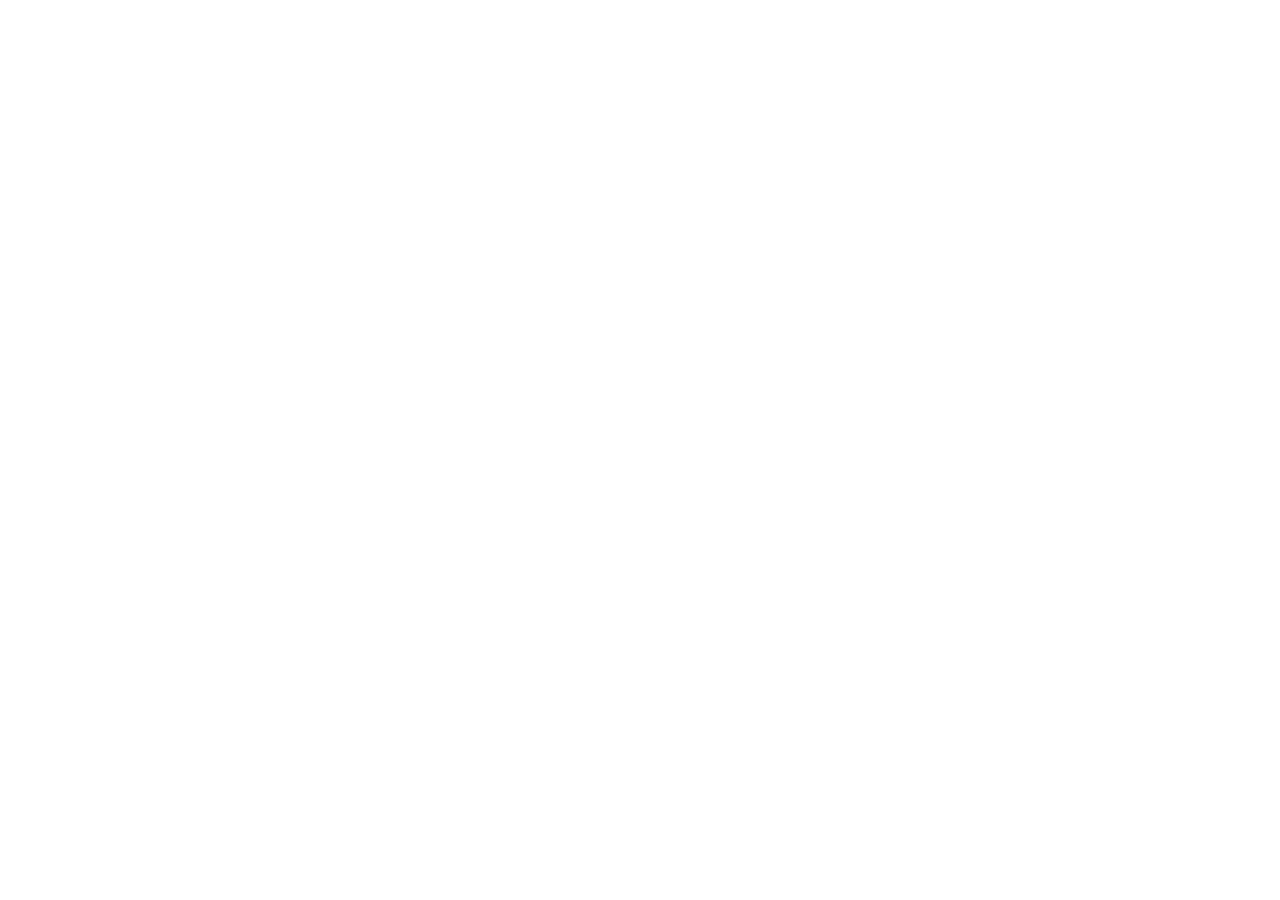
==== index.html @ 55a860c0 "Add files via upload" ====
<!DOCTYPE html>
<html lang ="ko">
<head>
    <meta charset="UTF-8">
    <meta name="viewport" content="width=device-width, initial-scale=1.0">
    <title>1차시 실습</title>
    <link rel="stylesheet" herf="./style.css"
</head>
<body>
    
</body>
</html>
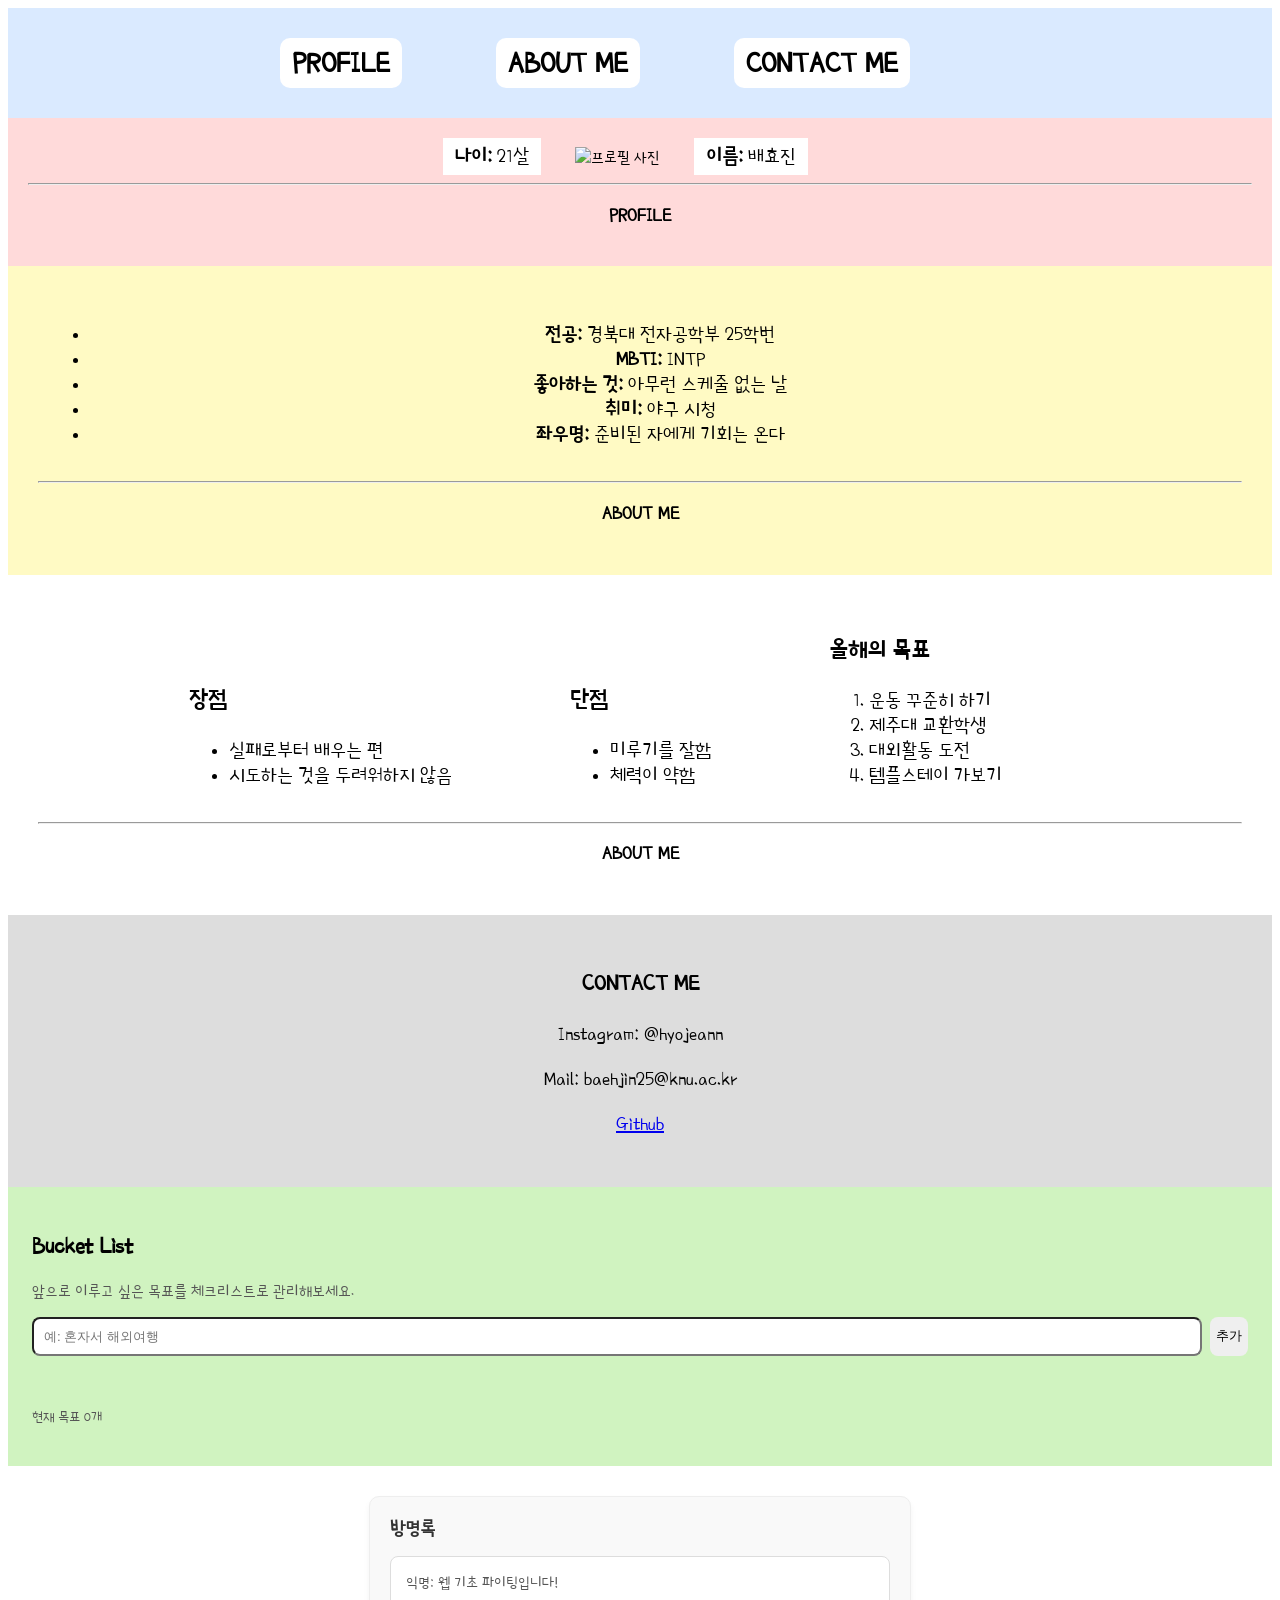
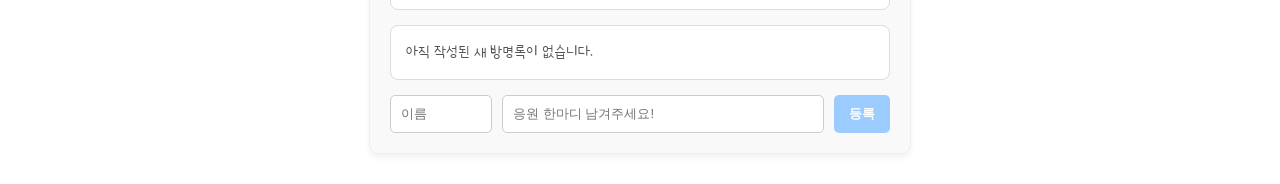
==== commit eac5d0b0: "Rename aboutme.html to index.html" ====
--- a/index.html
+++ b/index.html
@@ -1,12 +1,122 @@
 <!DOCTYPE html>
-<html lang ="ko">
+<html lang="ko">
 <head>
     <meta charset="UTF-8">
     <meta name="viewport" content="width=device-width, initial-scale=1.0">
-    <title>1차시 실습</title>
-    <link rel="stylesheet" herf="./style.css"
+    <title>자기소개 페이지</title>
+    <link rel="stylesheet" href="styless2.css">
 </head>
 <body>
+
+    <div class="tags">
+                <span class="tag"><strong>PROFILE</strong></span>
+                <span class="tag"><strong>ABOUT ME</strong></span>
+                <span class="tag"><strong>CONTACT ME</strong></span>
+    </div>
     
+    <div class="profile">
+        <span class="name"><strong>나이:</strong> 21살</span>
+        
+        <span class="photo">
+            <img src="https://search.pstatic.net/common/?src=http%3A%2F%2Fblogfiles.naver.net%2FMjAyNDA1MTNfMTc5%2FMDAxNzE1NTI4OTgwMjAz.BTqKFOztPedcBVnJ0Gac8rFU5vp9Pv67Tr3mL99N-4Mg.wjSk7XpOqscpN9lO1P_ploOYXs3FrunekgXNmONTUF8g.JPEG%2FIMG_4517.JPG&type=sc960_832" alt="프로필 사진" width="250" height="250">
+        </span>
+        
+        <span class="name"><strong>이름:</strong> 배효진</span>
+        <hr>
+        <div class="low1"><h3>PROFILE</h3></div>
+    </div>
+
+
+    <div class="about-me-yellow">
+        <div class="info">
+            <ul>
+                <li><strong>전공:</strong> 경북대 전자공학부 25학번</li>
+                <li><strong>MBTI:</strong> INTP</li>
+                <li><strong>좋아하는 것:</strong> 아무런 스케줄 없는 날</li>
+                <li><strong>취미:</strong> 야구 시청</li>
+                <li><strong>좌우명:</strong> 준비된 자에게 기회는 온다</li>
+            </ul>
+        </div>
+        
+        <hr>
+        <h3>ABOUT ME</h3>
+    </div>
+
+
+    <div class="about-me-white">
+        
+        <div class="box">
+            <h3>장점</h3>
+            <ul>
+                <li>실패로부터 배우는 편</li>
+                <li>시도하는 것을 두려워하지 않음</li>
+            </ul>
+        </div>
+        
+        
+        <div class="box">
+            <h3>단점</h3>
+            <ul>
+                <li>미루기를 잘함</li>
+                <li>체력이 약함</li>
+            </ul>
+        </div>
+        
+        <div class="box">
+            <h3>올해의 목표</h3>
+            <ol>
+                <li>운동 꾸준히 하기</li>
+                <li>제주대 교환학생</li>
+                <li>대외활동 도전</li>
+                <li>템플스테이 가보기</li>
+            </ol>
+        </div>
+        <hr>
+        <h3>ABOUT ME</h3>
+    </div>
+
+
+    <div class="contact-zone">
+        <h3>CONTACT ME</h3>
+        <p>Instagram: @hyojeann</p>
+        <p>Mail: baehjin25@knu.ac.kr</p>
+        <p><a href="https://github.com/sy11281008-sys/haedal">Github</a></p>
+    </div>
+
+    <section class="goal-section">
+        <h2>Bucket List</h2>
+        <p class="goal-description">
+        앞으로 이루고 싶은 목표를 체크리스트로 관리해보세요.
+        </p>
+
+        <div class="goal-input-box">
+            <input
+                id="goalInput"
+                type="text"
+                placeholder="예: 혼자서 해외여행"
+            >
+            <button id="addGoalBtn">추가</button>
+        </div>
+
+        <p id="errorMessage"></p>
+        <p id="goalCount">현재 목표 0개</p>
+        <ul id="goalList"></ul>
+    </section>
+
+    <div class="guestbook-section">
+        <h3>방명록</h3>
+        
+        <p id="server-msg">데이터를 불러오는 중입니다...</p>
+
+        <p id="my-msg">아직 작성된 새 방명록이 없습니다.</p>
+
+        <div class="write-area">
+            <input type="text" id="guest-name" placeholder="이름">
+            <input type="text" id="guest-msg" placeholder="응원 한마디 남겨주세요!">
+            <button id="submit-btn">등록</button>
+        </div>
+    </div>
+
+    <script src="./script.js"></script>
 </body>
-</html>+</html>
--- a/styless2.css
+++ b/styless2.css
@@ -0,0 +1,255 @@
+@import url('https://fonts.googleapis.com/css2?family=Noto+Sans:ital,wght@0,100..900;1,100..900&family=Poor+Story&display=swap');
+
+body {
+    background-color: #ffffff;
+    font-family: 'Poor Story', sans-serif;
+}
+
+.tags {
+    background-color: #daeaff; /* 배경색 */
+    border: none; /* 테두리: 두께, 스타일, 색상 */
+    border-radius: none;
+    padding: 30px; /* 박스 안쪽 여백 */
+    position: relative; 
+    text-align: center;
+}
+
+.tag {
+    background-color: #ffffff;
+    color: #000000;
+    padding: 6px 12px;
+    border-radius: 10px;
+    font-size: 30px;
+    text-align: center;
+    
+    /* inline처럼 옆으로 나란히 붙지만, block처럼 margin/padding 조절 가능 */
+    display: inline-block; 
+    margin-right: 90px;
+}
+
+.profile{
+    background-color: #ffdada;
+    border: none; /* 테두리: 두께, 스타일, 색상 */
+    border-radius: none;
+    padding: 20px; /* 박스 안쪽 여백 */
+    position: relative; 
+    text-align: center;
+}
+
+.name{
+    background-color: #ffffff;
+    color: #000000;
+    padding: 6px 12px;
+    border-radius: none;
+    font-size: 20px;
+    text-align: center;
+    
+    /* inline처럼 옆으로 나란히 붙지만, block처럼 margin/padding 조절 가능 */
+    display: inline-block; 
+    margin-right: 30px;
+}
+
+.photo{
+    display: inline-block;
+    margin-right: 30px;
+}
+
+.age{
+    background-color: #ffffff;
+    color: #000000;
+    padding: 6px 12px;
+    border-radius: none;
+    font-size: 20px;
+    text-align: center;
+    
+    /* inline처럼 옆으로 나란히 붙지만, block처럼 margin/padding 조절 가능 */
+    display: inline-block; 
+}
+
+.about-me-yellow{
+    background-color: #fffac4;
+    border: none; /* 테두리: 두께, 스타일, 색상 */
+    border-radius: none;
+    padding: 30px; /* 박스 안쪽 여백 */
+    position: relative; 
+    text-align: center;
+
+}
+
+.info{
+    padding: 6px 12px;
+    font-size: 20px;
+    text-align: center;
+}
+
+.about-me-white{
+    background-color: #ffffff;
+    border: none; /* 테두리: 두께, 스타일, 색상 */
+    border-radius: none;
+    padding: 30px; /* 박스 안쪽 여백 */
+    position: relative; 
+    text-align: center;
+}
+
+.box{
+    background-color: #ffffff;
+    color: #000000;
+    padding: 6px 12px;
+    border-radius: 10px;
+    font-size: 20px;
+    text-align: left;
+    
+    /* inline처럼 옆으로 나란히 붙지만, block처럼 margin/padding 조절 가능 */
+    display: inline-block; 
+    margin-right: 90px;
+}
+
+.contact-zone{
+    background-color: #dddddd;
+    border: none; /* 테두리: 두께, 스타일, 색상 */
+    border-radius: none;
+    padding: 30px; /* 박스 안쪽 여백 */
+    position: relative; 
+    text-align: center;
+
+    font-size: 20px;
+}
+
+.goal-section {
+  margin-top:none;
+  padding:24px;
+  border-radius:none;
+  background-color: #d0f3c0;
+}
+
+.goal-description {
+  color: #555;
+}
+
+.goal-input-box {
+  display:flex;
+  gap:8px;
+  margin-top:16px;
+}
+
+#goalInput {
+  flex:1;
+  padding:10px;
+  border:1pxsolid #ddd;
+  border-radius:8px;
+}
+
+#addGoalBtn {
+  padding:10px16px;
+  border:none;
+  border-radius:8px;
+  cursor:pointer;
+}
+
+#errorMessage {
+  color:#464646;
+  min-height:20px;
+}
+
+#goalCount {
+  font-size:14px;
+  color: #555;
+}
+
+#goalList {
+  margin-top:16px;
+  padding-left:0;
+  list-style:none;
+}
+
+.goal-item {
+  display:flex;
+  justify-content:space-between;
+  align-items:center;
+  gap:12px;
+  margin-bottom:8px;
+  padding:12px;
+  border-radius:10px;
+  background-color:white;
+}
+
+.goal-text {
+  cursor:pointer;
+}
+
+.goal-text.done {
+  color:#5f5f5f;
+  text-decoration:line-through;
+}
+
+.delete-btn {
+  border:none;
+  background-color:transparent;
+  cursor:pointer;
+}
+
+.guestbook-section {
+  max-width: 500px;
+  margin: 30px auto;
+  padding: 20px;
+  background-color: #f9f9f9;
+  border-radius: 10px;
+  border: 1px solid #eee;
+  box-shadow: 0 4px 6px rgba(0, 0, 0, 0.05);
+}
+
+.guestbook-section h3 {
+  margin-top: 0;
+  margin-bottom: 15px;
+  color: #333;
+}
+
+#server-msg, #my-msg {
+  background-color: white;
+  padding: 15px;
+  border-radius: 8px;
+  border: 1px solid #ddd;
+  margin-bottom: 15px;
+  font-size: 15px;
+  color: #555;
+  line-height: 1.5;
+}
+
+.write-area {
+  display: flex;
+  gap: 10px;
+}
+
+#guest-name {
+  width: 80px;
+  padding: 10px;
+  border: 1px solid #ccc;
+  border-radius: 5px;
+  outline: none;
+}
+
+#guest-msg {
+  flex: 1;
+  padding: 10px;
+  border: 1px solid #ccc;
+  border-radius: 5px;
+  outline: none;
+}
+
+#guest-name:focus, #guest-msg:focus {
+  border-color: #007bff;
+}
+
+#submit-btn {
+  padding: 10px 15px;
+  background-color: #9bcbff;
+  color: white;
+  border: none;
+  border-radius: 5px;
+  cursor: pointer;
+  font-weight: bold;
+}
+
+#submit-btn:hover {
+  background-color: #63adfc;
+}
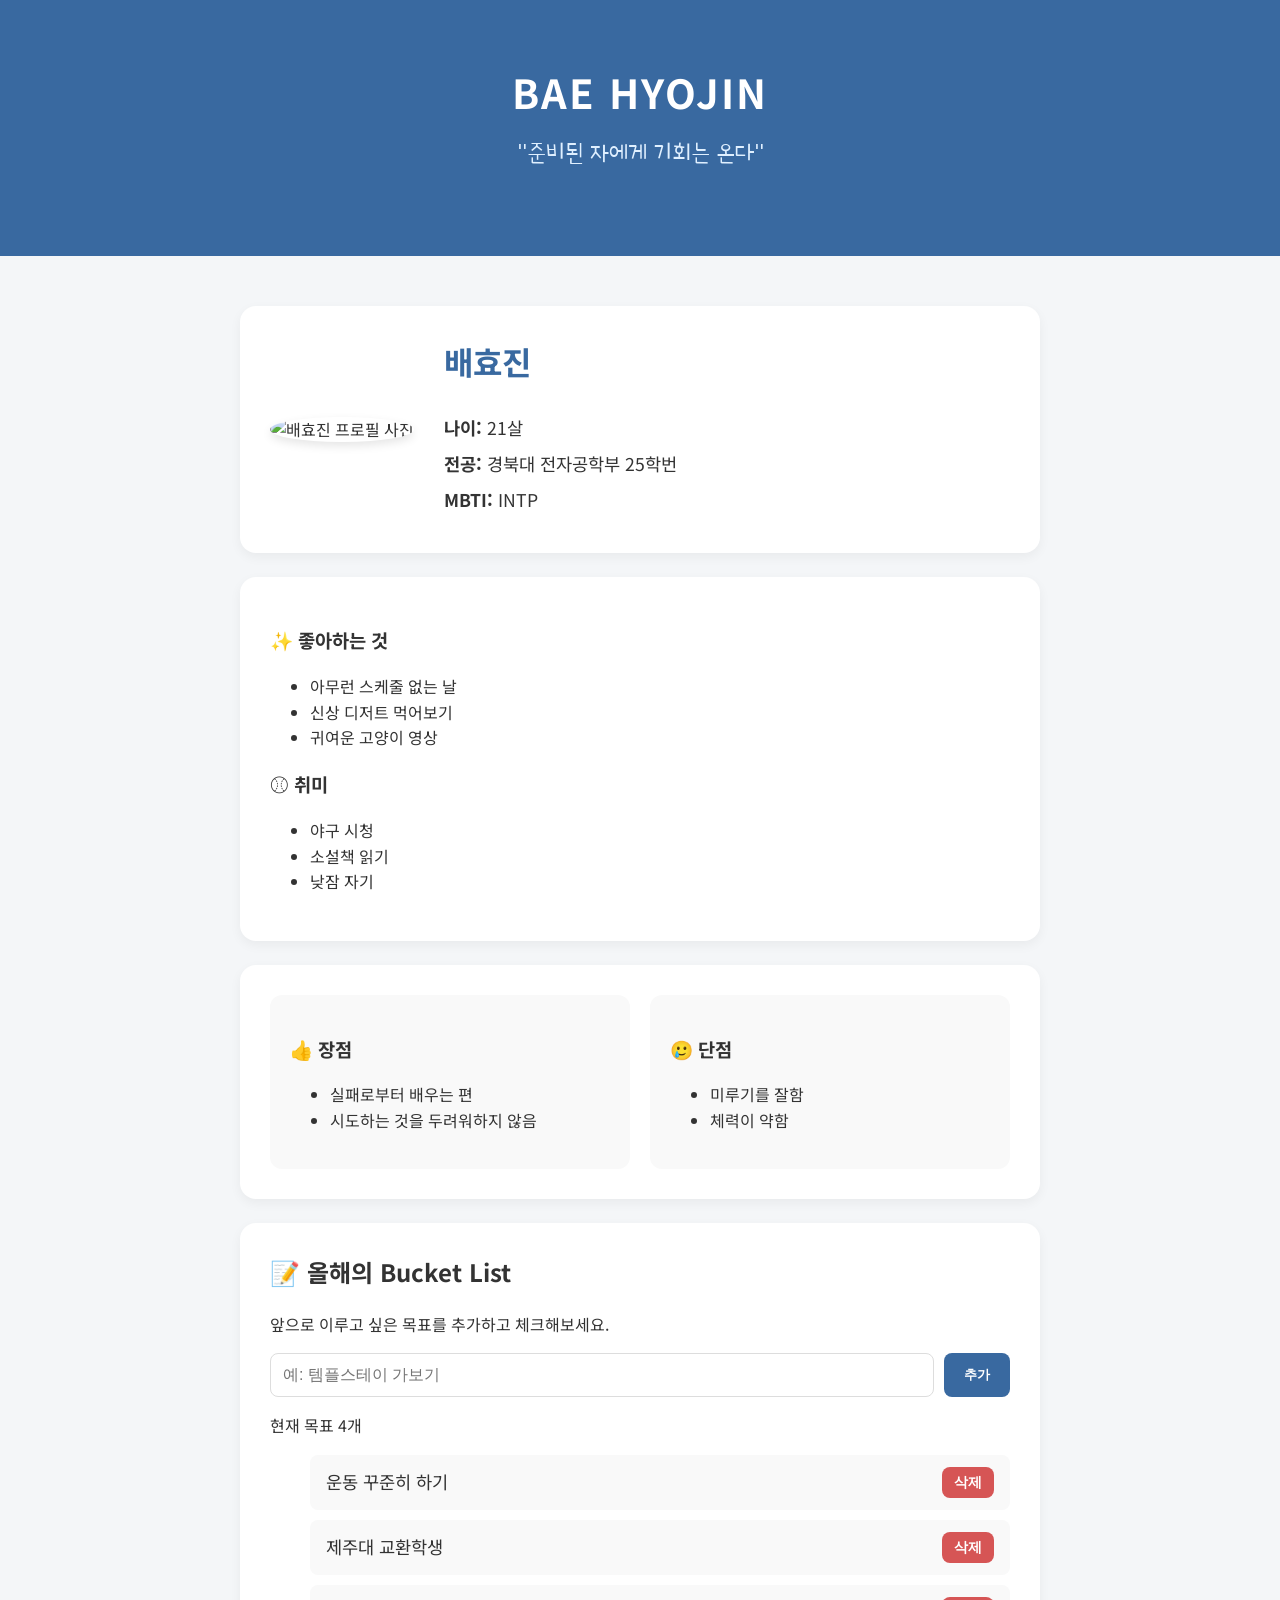
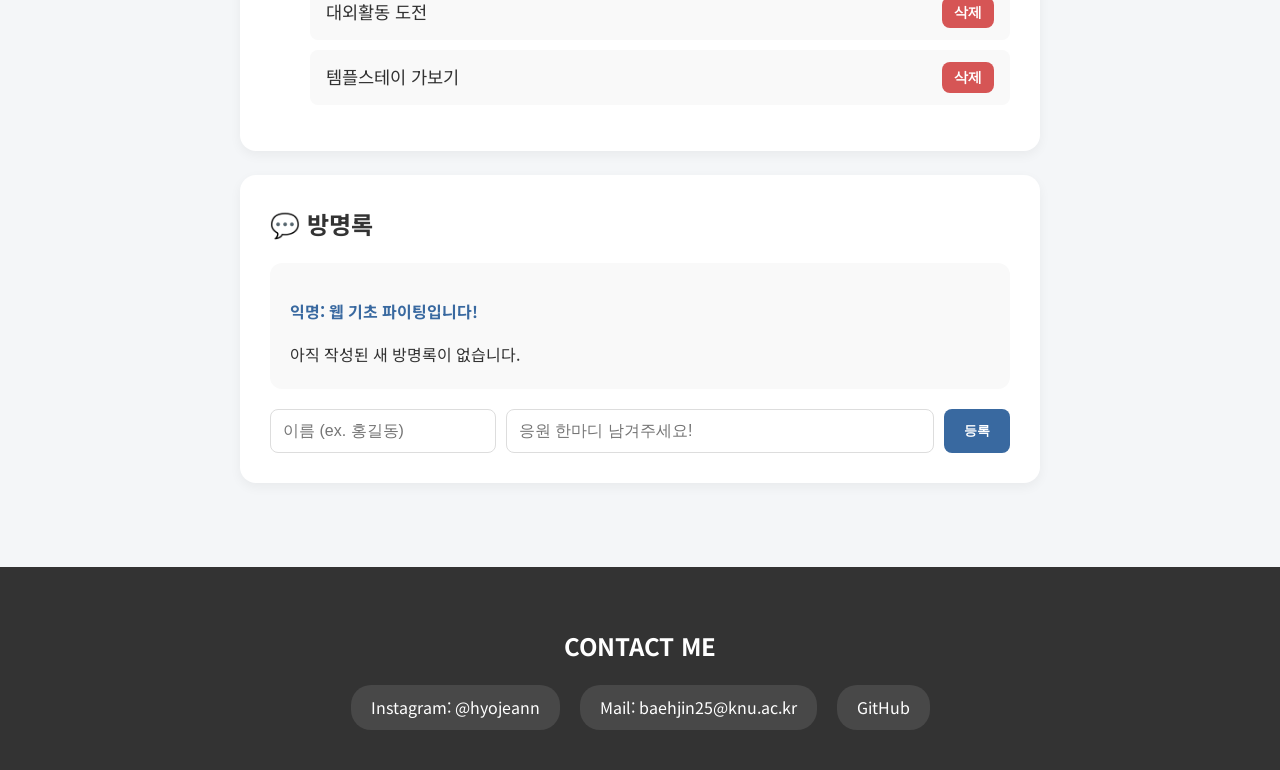
==== commit 0ef22dcc: "Add files via upload" ====
--- a/index.html
+++ b/index.html
@@ -3,120 +3,108 @@
 <head>
     <meta charset="UTF-8">
     <meta name="viewport" content="width=device-width, initial-scale=1.0">
-    <title>자기소개 페이지</title>
+    <title>배효진 | 포트폴리오</title>
     <link rel="stylesheet" href="styless2.css">
 </head>
 <body>
 
-    <div class="tags">
-                <span class="tag"><strong>PROFILE</strong></span>
-                <span class="tag"><strong>ABOUT ME</strong></span>
-                <span class="tag"><strong>CONTACT ME</strong></span>
-    </div>
-    
-    <div class="profile">
-        <span class="name"><strong>나이:</strong> 21살</span>
-        
-        <span class="photo">
-            <img src="https://search.pstatic.net/common/?src=http%3A%2F%2Fblogfiles.naver.net%2FMjAyNDA1MTNfMTc5%2FMDAxNzE1NTI4OTgwMjAz.BTqKFOztPedcBVnJ0Gac8rFU5vp9Pv67Tr3mL99N-4Mg.wjSk7XpOqscpN9lO1P_ploOYXs3FrunekgXNmONTUF8g.JPEG%2FIMG_4517.JPG&type=sc960_832" alt="프로필 사진" width="250" height="250">
-        </span>
-        
-        <span class="name"><strong>이름:</strong> 배효진</span>
-        <hr>
-        <div class="low1"><h3>PROFILE</h3></div>
-    </div>
+    <header class="header">
+        <h1>BAE HYOJIN</h1>
+        <p class="motto">"준비된 자에게 기회는 온다"</p>
+    </header>
 
+    <main class="container">
+        <section class="card profile-section">
+            <div class="profile-img">
+                <img src="https://search.pstatic.net/common/?src=http%3A%2F%2Fblogfiles.naver.net%2FMjAyNDA1MTNfMTc5%2FMDAxNzE1NTI4OTgwMjAz.BTqKFOztPedcBVnJ0Gac8rFU5vp9Pv67Tr3mL99N-4Mg.wjSk7XpOqscpN9lO1P_ploOYXs3FrunekgXNmONTUF8g.JPEG%2FIMG_4517.JPG&type=sc960_832" alt="배효진 프로필 사진">
+            </div>
+            <div class="profile-info">
+                <h2>배효진</h2>
+                <p><strong>나이:</strong> 21살</p>
+                <p><strong>전공:</strong> 경북대 전자공학부 25학번</p>
+                <p><strong>MBTI:</strong> INTP</p>
+            </div>
+        </section>
 
-    <div class="about-me-yellow">
-        <div class="info">
-            <ul>
-                <li><strong>전공:</strong> 경북대 전자공학부 25학번</li>
-                <li><strong>MBTI:</strong> INTP</li>
-                <li><strong>좋아하는 것:</strong> 아무런 스케줄 없는 날</li>
-                <li><strong>취미:</strong> 야구 시청</li>
-                <li><strong>좌우명:</strong> 준비된 자에게 기회는 온다</li>
+        <section class="card details-section">
+            <div class="info-group">
+                <h3>✨ 좋아하는 것</h3>
+                <ul>
+                    <li>아무런 스케줄 없는 날</li>
+                    <li>신상 디저트 먹어보기</li>
+                    <li>귀여운 고양이 영상</li>
+                </ul>
+            </div>
+            <div class="info-group">
+                <h3>⚾ 취미</h3>
+                <ul>
+                    <li>야구 시청</li>
+                    <li>소설책 읽기</li>
+                    <li>낮잠 자기</li>
+                </ul>
+            </div>
+        </section>
+
+        <section class="card pros-cons-section">
+            <div class="box">
+                <h3>👍 장점</h3>
+                <ul>
+                    <li>실패로부터 배우는 편</li>
+                    <li>시도하는 것을 두려워하지 않음</li>
+                </ul>
+            </div>
+            <div class="box">
+                <h3>🥲 단점</h3>
+                <ul>
+                    <li>미루기를 잘함</li>
+                    <li>체력이 약함</li>
+                </ul>
+            </div>
+        </section>
+
+        <section class="card goal-section">
+            <h2>📝 올해의 Bucket List</h2>
+            <p class="goal-description">앞으로 이루고 싶은 목표를 추가하고 체크해보세요.</p>
+            
+            <div class="goal-input-box">
+                <input id="goalInput" type="text" placeholder="예: 템플스테이 가보기">
+                <button id="addGoalBtn">추가</button>
+            </div>
+            
+            <p id="errorMessage" class="error"></p>
+            <p id="goalCount">현재 목표 4개</p>
+            <ul id="goalList">
+                <li class="goal-item"><span class="goal-text">운동 꾸준히 하기</span><button class="delete-btn">삭제</button></li>
+                <li class="goal-item"><span class="goal-text">제주대 교환학생</span><button class="delete-btn">삭제</button></li>
+                <li class="goal-item"><span class="goal-text">대외활동 도전</span><button class="delete-btn">삭제</button></li>
+                <li class="goal-item"><span class="goal-text">템플스테이 가보기</span><button class="delete-btn">삭제</button></li>
             </ul>
+        </section>
+
+        <section class="card guestbook-section">
+            <h2>💬 방명록</h2>
+            <div class="msg-board">
+                <p id="server-msg">데이터를 불러오는 중입니다...</p>
+                <div id="my-msg" class="my-msg-box">아직 작성된 새 방명록이 없습니다.</div>
+            </div>
+
+            <div class="write-area">
+                <input type="text" id="guest-name" placeholder="이름 (ex. 홍길동)">
+                <input type="text" id="guest-msg" placeholder="응원 한마디 남겨주세요!">
+                <button id="submit-btn">등록</button>
+            </div>
+        </section>
+    </main>
+
+    <footer class="footer">
+        <h2>CONTACT ME</h2>
+        <div class="contact-links">
+            <a href="https://instagram.com/hyojeann" target="_blank">Instagram: @hyojeann</a>
+            <a href="mailto:baehjin25@knu.ac.kr">Mail: baehjin25@knu.ac.kr</a>
+            <a href="https://github.com/sy11281008-sys/haedal" target="_blank">GitHub</a>
         </div>
-        
-        <hr>
-        <h3>ABOUT ME</h3>
-    </div>
-
-
-    <div class="about-me-white">
-        
-        <div class="box">
-            <h3>장점</h3>
-            <ul>
-                <li>실패로부터 배우는 편</li>
-                <li>시도하는 것을 두려워하지 않음</li>
-            </ul>
-        </div>
-        
-        
-        <div class="box">
-            <h3>단점</h3>
-            <ul>
-                <li>미루기를 잘함</li>
-                <li>체력이 약함</li>
-            </ul>
-        </div>
-        
-        <div class="box">
-            <h3>올해의 목표</h3>
-            <ol>
-                <li>운동 꾸준히 하기</li>
-                <li>제주대 교환학생</li>
-                <li>대외활동 도전</li>
-                <li>템플스테이 가보기</li>
-            </ol>
-        </div>
-        <hr>
-        <h3>ABOUT ME</h3>
-    </div>
-
-
-    <div class="contact-zone">
-        <h3>CONTACT ME</h3>
-        <p>Instagram: @hyojeann</p>
-        <p>Mail: baehjin25@knu.ac.kr</p>
-        <p><a href="https://github.com/sy11281008-sys/haedal">Github</a></p>
-    </div>
-
-    <section class="goal-section">
-        <h2>Bucket List</h2>
-        <p class="goal-description">
-        앞으로 이루고 싶은 목표를 체크리스트로 관리해보세요.
-        </p>
-
-        <div class="goal-input-box">
-            <input
-                id="goalInput"
-                type="text"
-                placeholder="예: 혼자서 해외여행"
-            >
-            <button id="addGoalBtn">추가</button>
-        </div>
-
-        <p id="errorMessage"></p>
-        <p id="goalCount">현재 목표 0개</p>
-        <ul id="goalList"></ul>
-    </section>
-
-    <div class="guestbook-section">
-        <h3>방명록</h3>
-        
-        <p id="server-msg">데이터를 불러오는 중입니다...</p>
-
-        <p id="my-msg">아직 작성된 새 방명록이 없습니다.</p>
-
-        <div class="write-area">
-            <input type="text" id="guest-name" placeholder="이름">
-            <input type="text" id="guest-msg" placeholder="응원 한마디 남겨주세요!">
-            <button id="submit-btn">등록</button>
-        </div>
-    </div>
+    </footer>
 
     <script src="./script.js"></script>
 </body>
-</html>
+</html>
--- a/styless2.css
+++ b/styless2.css
@@ -1,255 +1,185 @@
-@import url('https://fonts.googleapis.com/css2?family=Noto+Sans:ital,wght@0,100..900;1,100..900&family=Poor+Story&display=swap');
+@import url('https://fonts.googleapis.com/css2?family=Noto+Sans+KR:wght@300;400;700&family=Poor+Story&display=swap');
 
+/* 기본 설정 */
 body {
-    background-color: #ffffff;
-    font-family: 'Poor Story', sans-serif;
+    background-color: #f4f6f8;
+    font-family: 'Noto Sans KR', sans-serif; /* 기본 폰트를 가독성 좋은 Noto Sans로 변경 */
+    color: #333;
+    margin: 0;
+    padding: 0;
+    line-height: 1.6;
 }
 
-.tags {
-    background-color: #daeaff; /* 배경색 */
-    border: none; /* 테두리: 두께, 스타일, 색상 */
-    border-radius: none;
-    padding: 30px; /* 박스 안쪽 여백 */
-    position: relative; 
-    text-align: center;
+/* 전체 컨테이너 폭 제한 및 가운데 정렬 */
+.container {
+    max-width: 800px;
+    margin: 0 auto;
+    padding: 20px;
 }
 
-.tag {
+/* 공통 카드 스타일 */
+.card {
     background-color: #ffffff;
-    color: #000000;
-    padding: 6px 12px;
-    border-radius: 10px;
-    font-size: 30px;
-    text-align: center;
-    
-    /* inline처럼 옆으로 나란히 붙지만, block처럼 margin/padding 조절 가능 */
-    display: inline-block; 
-    margin-right: 90px;
+    border-radius: 16px;
+    padding: 30px;
+    margin-bottom: 24px;
+    box-shadow: 0 4px 12px rgba(0, 0, 0, 0.05); /* 부드러운 그림자 */
 }
 
-.profile{
-    background-color: #ffdada;
-    border: none; /* 테두리: 두께, 스타일, 색상 */
-    border-radius: none;
-    padding: 20px; /* 박스 안쪽 여백 */
-    position: relative; 
+/* 헤더 구역 */
+.header {
     text-align: center;
+    background-color: #3969a0; /* 산뜻한 블루 */
+    color: white;
+    padding: 60px 20px;
+    margin-bottom: 30px;
 }
 
-.name{
-    background-color: #ffffff;
-    color: #000000;
-    padding: 6px 12px;
-    border-radius: none;
-    font-size: 20px;
-    text-align: center;
-    
-    /* inline처럼 옆으로 나란히 붙지만, block처럼 margin/padding 조절 가능 */
-    display: inline-block; 
-    margin-right: 30px;
+.header h1 {
+    margin: 0;
+    font-size: 2.5rem;
+    letter-spacing: 2px;
 }
 
-.photo{
-    display: inline-block;
-    margin-right: 30px;
+.header .motto {
+    font-family: 'Poor Story', sans-serif; /* 좌우명에만 감성적인 폰트 적용 */
+    font-size: 1.5rem;
+    margin-top: 10px;
+    color: #e0f0ff;
 }
 
-.age{
-    background-color: #ffffff;
-    color: #000000;
-    padding: 6px 12px;
-    border-radius: none;
-    font-size: 20px;
-    text-align: center;
-    
-    /* inline처럼 옆으로 나란히 붙지만, block처럼 margin/padding 조절 가능 */
-    display: inline-block; 
+/* 프로필 구역 (Flexbox 활용) */
+.profile-section {
+    display: flex;
+    align-items: center;
+    gap: 30px;
 }
 
-.about-me-yellow{
-    background-color: #fffac4;
-    border: none; /* 테두리: 두께, 스타일, 색상 */
-    border-radius: none;
-    padding: 30px; /* 박스 안쪽 여백 */
-    position: relative; 
-    text-align: center;
-
+.profile-img img {
+    border-radius: 50%;
+    width: 180px;
+    height: 180px;
+    object-fit: cover;
+    box-shadow: 0 4px 10px rgba(0,0,0,0.1);
 }
 
-.info{
-    padding: 6px 12px;
-    font-size: 20px;
-    text-align: center;
+.profile-info h2 {
+    margin-top: 0;
+    font-size: 2rem;
+    color: #3969a0;
 }
 
-.about-me-white{
-    background-color: #ffffff;
-    border: none; /* 테두리: 두께, 스타일, 색상 */
-    border-radius: none;
-    padding: 30px; /* 박스 안쪽 여백 */
-    position: relative; 
-    text-align: center;
+.profile-info p {
+    font-size: 1.1rem;
+    margin: 8px 0;
 }
 
-.box{
-    background-color: #ffffff;
-    color: #000000;
-    padding: 6px 12px;
-    border-radius: 10px;
-    font-size: 20px;
-    text-align: left;
-    
-    /* inline처럼 옆으로 나란히 붙지만, block처럼 margin/padding 조절 가능 */
-    display: inline-block; 
-    margin-right: 90px;
+/* 장단점 구역 (2단 배치) */
+.pros-cons-section {
+    display: flex;
+    gap: 20px;
 }
 
-.contact-zone{
-    background-color: #dddddd;
-    border: none; /* 테두리: 두께, 스타일, 색상 */
-    border-radius: none;
-    padding: 30px; /* 박스 안쪽 여백 */
-    position: relative; 
-    text-align: center;
-
-    font-size: 20px;
+.pros-cons-section .box {
+    flex: 1;
+    background-color: #f9f9f9;
+    padding: 20px;
+    border-radius: 12px;
 }
 
-.goal-section {
-  margin-top:none;
-  padding:24px;
-  border-radius:none;
-  background-color: #d0f3c0;
-}
-
-.goal-description {
-  color: #555;
+/* 버킷리스트 구역 */
+.goal-section h2, .guestbook-section h2 {
+    margin-top: 0;
+    color: #333;
 }
 
 .goal-input-box {
-  display:flex;
-  gap:8px;
-  margin-top:16px;
+    display: flex;
+    gap: 10px;
+    margin: 15px 0;
 }
 
-#goalInput {
-  flex:1;
-  padding:10px;
-  border:1pxsolid #ddd;
-  border-radius:8px;
+.goal-input-box input, .write-area input {
+    flex: 1;
+    padding: 12px;
+    border: 1px solid #ddd;
+    border-radius: 8px;
+    font-size: 1rem;
 }
 
-#addGoalBtn {
-  padding:10px16px;
-  border:none;
-  border-radius:8px;
-  cursor:pointer;
+button {
+    background-color: #3969a0;
+    color: white;
+    border: none;
+    padding: 12px 20px;
+    border-radius: 8px;
+    font-weight: bold;
+    cursor: pointer;
+    transition: background-color 0.2s;
 }
 
-#errorMessage {
-  color:#464646;
-  min-height:20px;
+button:hover { background-color: #3969a0; }
+
+.goal-item {
+    display: flex;
+    justify-content: space-between;
+    align-items: center;
+    padding: 12px 16px;
+    background-color: #f9f9f9;
+    border-radius: 8px;
+    margin-bottom: 10px;
 }
 
-#goalCount {
-  font-size:14px;
-  color: #555;
+.goal-text { cursor: pointer; font-size: 1.1rem; }
+.goal-text.done { color: #aaa; text-decoration: line-through; }
+.delete-btn { background-color: #d65555; padding: 6px 12px; font-size: 0.9rem; }
+.delete-btn:hover { background-color: #d65555; }
+
+/* 방명록 구역 */
+.msg-board {
+    background-color: #f9f9f9;
+    border-radius: 12px;
+    padding: 20px;
+    margin-bottom: 20px;
 }
 
-#goalList {
-  margin-top:16px;
-  padding-left:0;
-  list-style:none;
+#server-msg { color: #3969a0; font-weight: bold; margin-bottom: 15px; }
+.my-msg-box { line-height: 1.8; }
+
+.write-area { display: flex; gap: 10px; }
+#guest-name { flex: 0.3; }
+
+/* 푸터 (연락처) */
+.footer {
+    text-align: center;
+    background-color: #333;
+    color: white;
+    padding: 40px 20px;
+    margin-top: 40px;
 }
 
-.goal-item {
-  display:flex;
-  justify-content:space-between;
-  align-items:center;
-  gap:12px;
-  margin-bottom:8px;
-  padding:12px;
-  border-radius:10px;
-  background-color:white;
+.contact-links {
+    display: flex;
+    justify-content: center;
+    gap: 20px;
+    flex-wrap: wrap;
 }
 
-.goal-text {
-  cursor:pointer;
+.contact-links a {
+    color: white;
+    text-decoration: none;
+    background-color: rgba(255,255,255,0.1);
+    padding: 10px 20px;
+    border-radius: 20px;
+    transition: background-color 0.2s;
 }
 
-.goal-text.done {
-  color:#5f5f5f;
-  text-decoration:line-through;
-}
+.contact-links a:hover { background-color: #3969a0; }
 
-.delete-btn {
-  border:none;
-  background-color:transparent;
-  cursor:pointer;
-}
-
-.guestbook-section {
-  max-width: 500px;
-  margin: 30px auto;
-  padding: 20px;
-  background-color: #f9f9f9;
-  border-radius: 10px;
-  border: 1px solid #eee;
-  box-shadow: 0 4px 6px rgba(0, 0, 0, 0.05);
-}
-
-.guestbook-section h3 {
-  margin-top: 0;
-  margin-bottom: 15px;
-  color: #333;
-}
-
-#server-msg, #my-msg {
-  background-color: white;
-  padding: 15px;
-  border-radius: 8px;
-  border: 1px solid #ddd;
-  margin-bottom: 15px;
-  font-size: 15px;
-  color: #555;
-  line-height: 1.5;
-}
-
-.write-area {
-  display: flex;
-  gap: 10px;
-}
-
-#guest-name {
-  width: 80px;
-  padding: 10px;
-  border: 1px solid #ccc;
-  border-radius: 5px;
-  outline: none;
-}
-
-#guest-msg {
-  flex: 1;
-  padding: 10px;
-  border: 1px solid #ccc;
-  border-radius: 5px;
-  outline: none;
-}
-
-#guest-name:focus, #guest-msg:focus {
-  border-color: #007bff;
-}
-
-#submit-btn {
-  padding: 10px 15px;
-  background-color: #9bcbff;
-  color: white;
-  border: none;
-  border-radius: 5px;
-  cursor: pointer;
-  font-weight: bold;
-}
-
-#submit-btn:hover {
-  background-color: #63adfc;
+/* 모바일 반응형 처리 */
+@media (max-width: 600px) {
+    .profile-section { flex-direction: column; text-align: center; }
+    .pros-cons-section { flex-direction: column; }
+    .write-area { flex-direction: column; }
+    #guest-name { flex: 1; }
 }
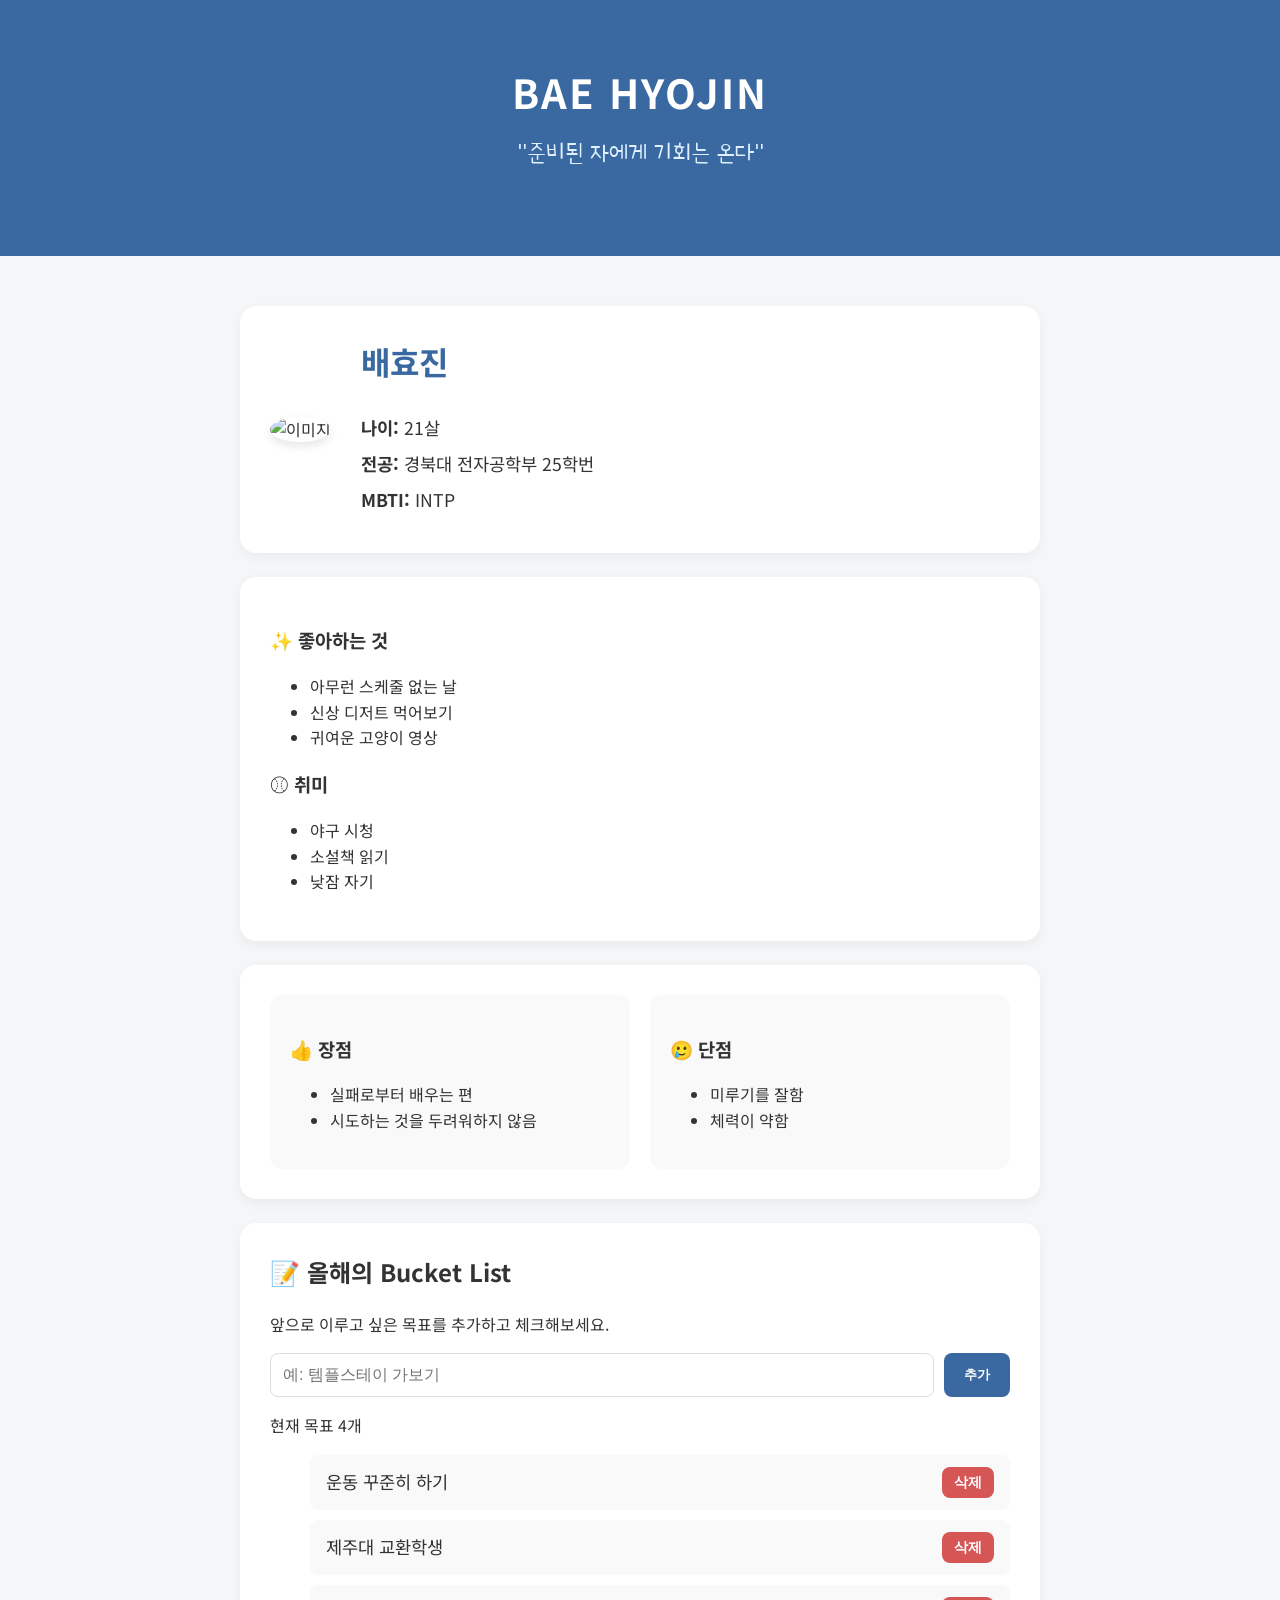
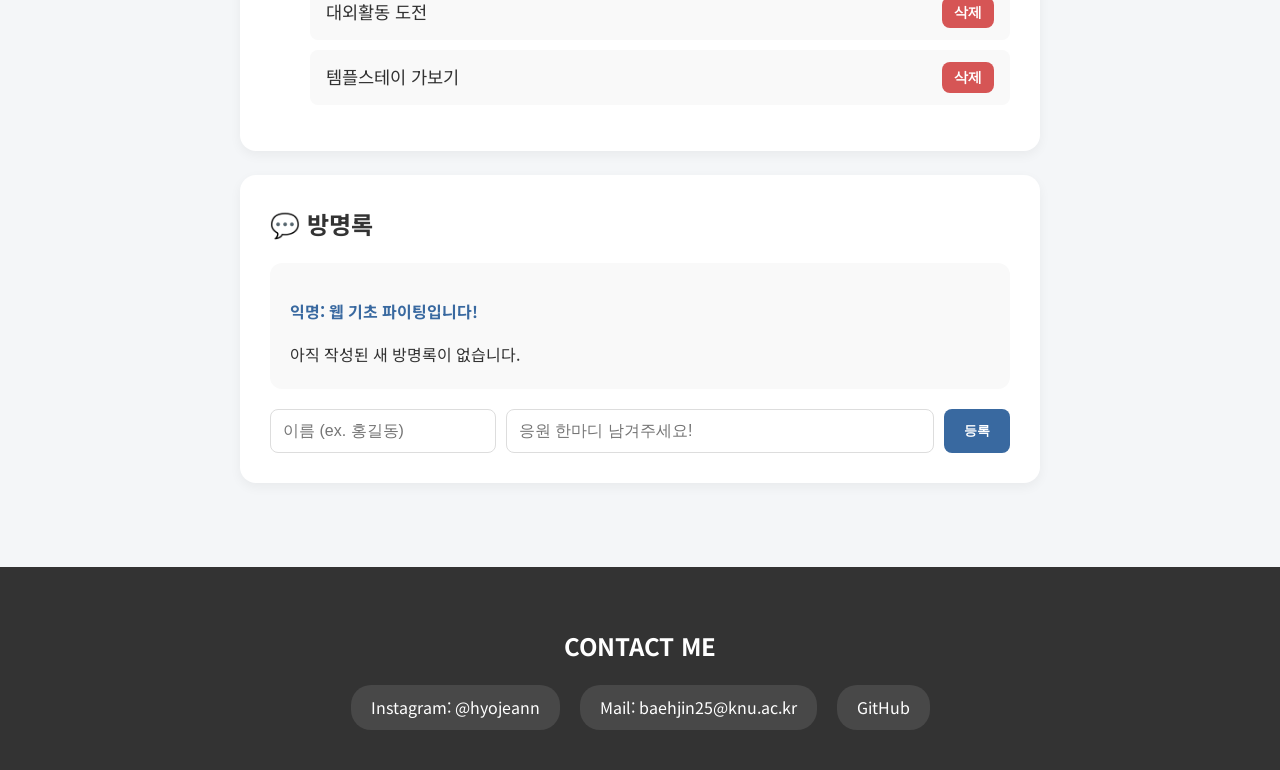
==== commit a810fcee: "Update index.html" ====
--- a/index.html
+++ b/index.html
@@ -16,7 +16,9 @@
     <main class="container">
         <section class="card profile-section">
             <div class="profile-img">
-                <img src="https://search.pstatic.net/common/?src=http%3A%2F%2Fblogfiles.naver.net%2FMjAyNDA1MTNfMTc5%2FMDAxNzE1NTI4OTgwMjAz.BTqKFOztPedcBVnJ0Gac8rFU5vp9Pv67Tr3mL99N-4Mg.wjSk7XpOqscpN9lO1P_ploOYXs3FrunekgXNmONTUF8g.JPEG%2FIMG_4517.JPG&type=sc960_832" alt="배효진 프로필 사진">
+                <img src="https://postfiles.pstatic.net/MjAyMjA0MjhfMjEz/MDAxNjUxMTAwNDE3MDEy.9Cu_NfB_RHoTdes50K43GLW-gACjzqArwannuwa9riUg.RmzyNHWrw1uwn_CggRobONcn-3IEntt0GMRavkQ9gqgg.JPEG.jobobo12/IMG_7572.JPG?type=w3840" 
+                alt="이미지" 
+                referrerpolicy="no-referrer">
             </div>
             <div class="profile-info">
                 <h2>배효진</h2>
@@ -107,4 +109,4 @@
 
     <script src="./script.js"></script>
 </body>
-</html>+</html>
